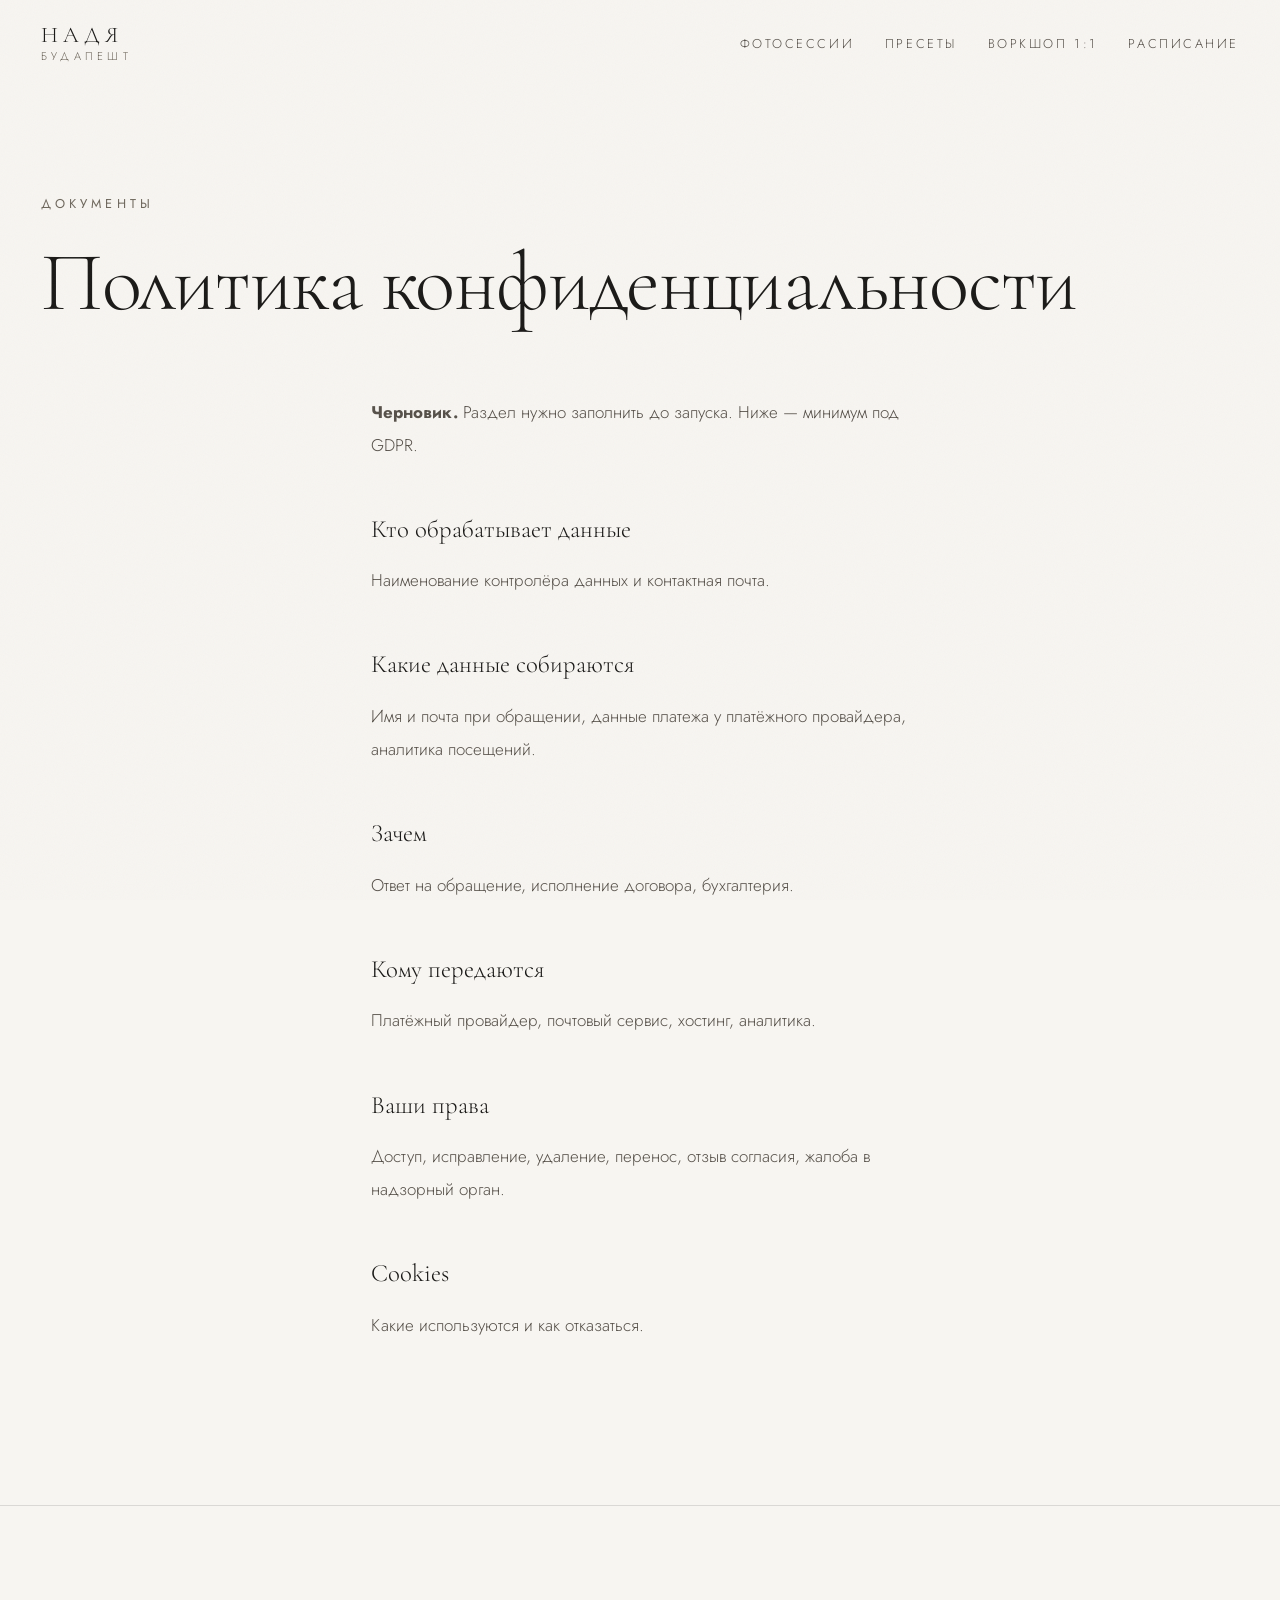
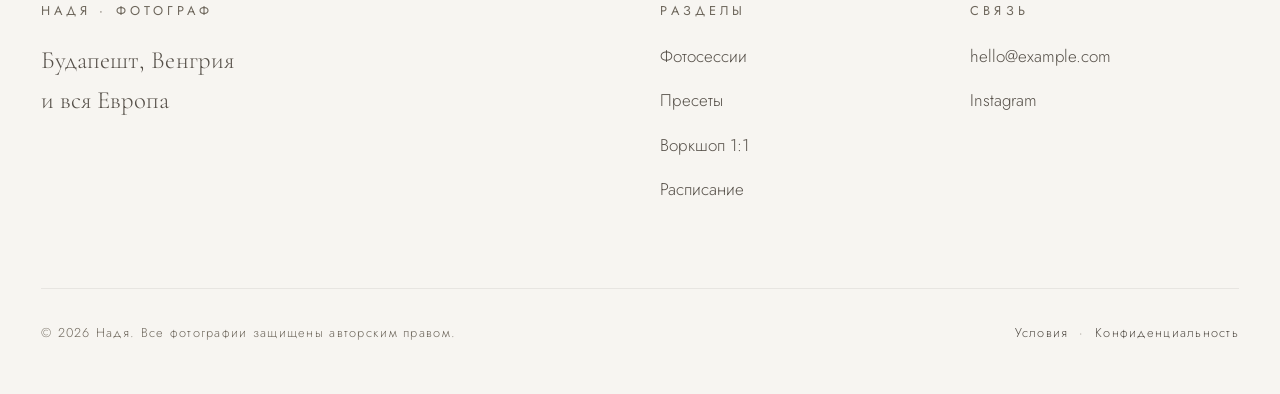
==== policy.html @ 18c5c6d1 "Сайт Нади: 5 страниц, генератор, схема, плейсхолдеры Статика без сборки: build.py собирает 7 страниц" ====
<!doctype html>
<html lang="ru">
<head>
<meta charset="utf-8">
<meta name="viewport" content="width=device-width, initial-scale=1">
<title>Политика конфиденциальности | Надя, фотограф</title>
<meta name="description" content="Как обрабатываются персональные данные посетителей сайта.">
<link rel="canonical" href="https://nadiaphoto.mensreactivation.com/policy.html">
<meta name="robots" content="noindex, follow">

<meta property="og:type" content="website">
<meta property="og:locale" content="ru_RU">
<meta property="og:site_name" content="Надя · Фотограф в Будапеште">
<meta property="og:title" content="Политика конфиденциальности | Надя, фотограф">
<meta property="og:description" content="Как обрабатываются персональные данные посетителей сайта.">
<meta property="og:url" content="https://nadiaphoto.mensreactivation.com/policy.html">
<meta property="og:image" content="https://nadiaphoto.mensreactivation.com/img/og.jpg">
<meta name="twitter:card" content="summary_large_image">

<link rel="preconnect" href="https://fonts.googleapis.com">
<link rel="preconnect" href="https://fonts.gstatic.com" crossorigin>
<link href="https://fonts.googleapis.com/css2?family=Cormorant+Garamond:ital,wght@0,300;0,400;1,300;1,400&family=Jost:wght@300;400&display=swap" rel="stylesheet">
<link rel="icon" href="data:image/svg+xml,%3Csvg xmlns='http://www.w3.org/2000/svg' viewBox='0 0 32 32'%3E%3Crect width='32' height='32' fill='%231A1917'/%3E%3Ctext x='16' y='23' font-family='Georgia,serif' font-size='20' fill='%23F7F5F1' text-anchor='middle'%3E%D0%9D%3C/text%3E%3C/svg%3E">
<link rel="stylesheet" href="/css/style.css">

</head>
<body>
<a class="skip" href="#main">К содержимому</a>

<header class="site-head">
  <a class="brand" href="/">Надя<small>Будапешт</small></a>
  <button class="burger" type="button" aria-expanded="false" aria-controls="nav" aria-label="Меню">
    <span></span><span></span>
  </button>
  <nav class="nav" id="nav" aria-label="Основная навигация">
    <ul><li><a href="/sessions.html">Фотосессии</a></li><li><a href="/presets.html">Пресеты</a></li><li><a href="/workshop.html">Воркшоп 1:1</a></li><li><a href="/schedule.html">Расписание</a></li></ul>
  </nav>
</header>

<main id="main">

  <section class="page-head">
    <div class="wrap">
      <span class="label">Документы</span>
      <h1 class="display">Политика конфиденциальности</h1>
    </div>
  </section>
  <section class="band" style="padding-top:0">
    <div class="wrap prose">
      <p><strong>Черновик.</strong> Раздел нужно заполнить до запуска. Ниже —
        минимум под GDPR.</p>
      <h2>Кто обрабатывает данные</h2>
      <p>Наименование контролёра данных и контактная почта.</p>
      <h2>Какие данные собираются</h2>
      <p>Имя и почта при обращении, данные платежа у платёжного провайдера,
        аналитика посещений.</p>
      <h2>Зачем</h2>
      <p>Ответ на обращение, исполнение договора, бухгалтерия.</p>
      <h2>Кому передаются</h2>
      <p>Платёжный провайдер, почтовый сервис, хостинг, аналитика.</p>
      <h2>Ваши права</h2>
      <p>Доступ, исправление, удаление, перенос, отзыв согласия, жалоба в
        надзорный орган.</p>
      <h2>Cookies</h2>
      <p>Какие используются и как отказаться.</p>
    </div>
  </section>

</main>

<footer class="site-foot">
  <div class="wrap">
    <div class="foot-grid">
      <div>
        <p class="label">Надя · Фотограф</p>
        <p class="lede" style="font-size:var(--step-1);max-width:22ch">Будапешт, Венгрия<br>и вся Европа</p>
      </div>
      <div>
        <p class="label">Разделы</p>
        <ul><li><a href="/sessions.html">Фотосессии</a></li><li><a href="/presets.html">Пресеты</a></li><li><a href="/workshop.html">Воркшоп 1:1</a></li><li><a href="/schedule.html">Расписание</a></li></ul>
      </div>
      <div>
        <p class="label">Связь</p>
        <ul>
          <li><a href="mailto:hello@example.com">hello@example.com</a></li>
          <li><a href="https://instagram.com/" rel="me noopener" target="_blank">Instagram</a></li>
        </ul>
      </div>
    </div>
    <div class="foot-bottom">
      <span>© 2026 Надя. Все фотографии защищены авторским правом.</span>
      <span><a href="/terms.html">Условия</a> &nbsp;·&nbsp; <a href="/policy.html">Конфиденциальность</a></span>
    </div>
  </div>
</footer>

<script src="/js/main.js" defer></script>
</body>
</html>
---- css/style.css ----
/* ==========================================================================
   Nadia Photo — Budapest
   Editorial gallery. Photo-first, ink on warm paper.
   ========================================================================== */

/* --- tokens ------------------------------------------------------------- */
:root {
  --paper:        #F7F5F1;
  --paper-deep:   #ECE7DE;
  --paper-warm:   #E3DCD0;
  --ink:          #1A1917;
  --ink-soft:     #565049;
  --ink-faint:    #6E675C;
  --clay:         #9C7256;
  --line:         rgba(26, 25, 23, .13);
  --line-soft:    rgba(26, 25, 23, .07);

  --display: "Cormorant Garamond", "Times New Roman", serif;
  --ui:      "Jost", "Helvetica Neue", Arial, sans-serif;

  /* fluid scale */
  --step--1: clamp(.72rem,  .68rem + .18vw, .8rem);
  --step-0:  clamp(.94rem,  .90rem + .22vw, 1.06rem);
  --step-1:  clamp(1.2rem,  1.08rem + .6vw,  1.55rem);
  --step-2:  clamp(1.9rem,  1.5rem  + 2vw,   3.1rem);
  --step-3:  clamp(2.6rem,  1.7rem  + 4.4vw, 6rem);
  --step-4:  clamp(3.2rem,  1.4rem  + 8vw,   9.5rem);

  --gut:   clamp(1.25rem, .8rem + 2.2vw, 3.5rem);
  --band:  clamp(5rem, 3rem + 9vw, 12rem);
  --measure: 62ch;

  --ease: cubic-bezier(.22, .61, .36, 1);
}

/* --- reset -------------------------------------------------------------- */
*, *::before, *::after { box-sizing: border-box; }
html { -webkit-text-size-adjust: 100%; scroll-behavior: smooth; }
@media (prefers-reduced-motion: reduce) { html { scroll-behavior: auto; } }

body {
  margin: 0;
  background: var(--paper);
  color: var(--ink);
  font-family: var(--ui);
  font-weight: 300;
  font-size: var(--step-0);
  line-height: 1.95;
  -webkit-font-smoothing: antialiased;
  -moz-osx-font-smoothing: grayscale;
  overflow-x: hidden;
}

img { display: block; max-width: 100%; height: auto; }
a { color: inherit; text-decoration: none; }
figure { margin: 0; }
h1, h2, h3 { margin: 0; font-weight: 300; }
/* длинные русские слова («конфиденциальности») рвали вьюпорт на 375px */
h1, h2, h3, p, li, blockquote { overflow-wrap: break-word; }
h1, h2 { hyphens: auto; }
p { margin: 0 0 1.4em; }
p:last-child { margin-bottom: 0; }

::selection { background: var(--ink); color: var(--paper); }

/* film grain over everything — the one texture that earns its keep */
body::after {
  content: "";
  position: fixed; inset: 0;
  pointer-events: none;
  z-index: 9999;
  opacity: .035;
  background-image: url("data:image/svg+xml,%3Csvg xmlns='http://www.w3.org/2000/svg' width='200' height='200'%3E%3Cfilter id='n'%3E%3CfeTurbulence type='fractalNoise' baseFrequency='.9' numOctaves='3'/%3E%3C/filter%3E%3Crect width='200' height='200' filter='url(%23n)'/%3E%3C/svg%3E");
}

/* --- typography primitives ---------------------------------------------- */
.display {
  font-family: var(--display);
  font-weight: 300;
  line-height: 1.02;
  letter-spacing: -.015em;
}

.label {
  font-family: var(--ui);
  font-weight: 400;
  font-size: var(--step--1);
  letter-spacing: .32em;
  text-transform: uppercase;
  color: var(--ink-faint);
  line-height: 1;
}

.lede {
  font-family: var(--display);
  font-size: var(--step-1);
  line-height: 1.62;
  letter-spacing: .002em;
  color: var(--ink-soft);
}

.rule {
  width: 100%;
  height: 1px;
  background: var(--line);
  border: 0;
  margin: 0;
}

/* --- layout ------------------------------------------------------------- */
.wrap  { width: 100%; max-width: 1440px; margin-inline: auto; padding-inline: var(--gut); }
.narrow{ max-width: 46rem; margin-inline: auto; }
.band  { padding-block: var(--band); }

/* --- header ------------------------------------------------------------- */
.site-head {
  position: fixed; inset: 0 0 auto 0;
  z-index: 100;
  display: flex; align-items: center; justify-content: space-between;
  gap: 2rem;
  padding: 1.5rem var(--gut);
  transition: background .5s var(--ease), padding .5s var(--ease),
              box-shadow .5s var(--ease);
}
.site-head.is-stuck {
  background: rgba(247, 245, 241, .92);
  backdrop-filter: blur(14px) saturate(1.1);
  -webkit-backdrop-filter: blur(14px) saturate(1.1);
  padding-block: .9rem;
  box-shadow: 0 1px 0 var(--line-soft);
}

.brand {
  font-family: var(--display);
  font-size: clamp(1.15rem, 1rem + .5vw, 1.5rem);
  letter-spacing: .22em;
  text-transform: uppercase;
  line-height: 1;
  white-space: nowrap;
}
.brand small {
  display: block;
  font-family: var(--ui);
  font-size: .5em;
  letter-spacing: .38em;
  color: var(--ink-faint);
  margin-top: .45em;
}

.nav ul {
  display: flex; gap: clamp(1.4rem, 2.4vw, 3rem);
  list-style: none; margin: 0; padding: 0;
}
.nav a {
  font-size: var(--step--1);
  letter-spacing: .2em;
  text-transform: uppercase;
  color: var(--ink-soft);
  position: relative;
  padding-block: .4rem;
  transition: color .35s var(--ease);
}
.nav a::after {
  content: ""; position: absolute; left: 0; bottom: 0;
  width: 100%; height: 1px;
  background: currentColor;
  transform: scaleX(0); transform-origin: right;
  transition: transform .45s var(--ease);
}
.nav a:hover { color: var(--ink); }
.nav a:hover::after,
.nav a[aria-current="page"]::after { transform: scaleX(1); transform-origin: left; }
.nav a[aria-current="page"] { color: var(--ink); }

/* burger */
.burger {
  display: none;
  width: 2.4rem; height: 2.4rem;
  background: none; border: 0; padding: 0; cursor: pointer;
  position: relative; z-index: 110;
}
.burger span {
  position: absolute; left: .25rem; right: .25rem; height: 1px;
  background: var(--ink);
  transition: transform .45s var(--ease), opacity .3s var(--ease);
}
.burger span:nth-child(1) { top: .8rem; }
.burger span:nth-child(2) { top: 1.5rem; }
.burger[aria-expanded="true"] span:nth-child(1) { transform: translateY(.35rem) rotate(45deg); }
.burger[aria-expanded="true"] span:nth-child(2) { transform: translateY(-.35rem) rotate(-45deg); }

@media (max-width: 860px) {
  .burger { display: block; }
  .nav {
    position: fixed; inset: 0;
    background: var(--paper);
    display: grid; place-content: center;
    opacity: 0; visibility: hidden;
    transition: opacity .5s var(--ease), visibility .5s;
  }
  .nav.is-open { opacity: 1; visibility: visible; }
  .nav ul { flex-direction: column; gap: 2.2rem; text-align: center; }
  .nav a { font-size: 1rem; letter-spacing: .26em; }
}

/* --- hero --------------------------------------------------------------- */
.hero {
  position: relative;
  min-height: 100svh;
  display: grid;
  place-items: center;
  overflow: hidden;
  background: var(--paper-warm);
}
.hero__media { position: absolute; inset: 0; }
.hero__media img {
  width: 100%; height: 100%;
  object-fit: cover;
  filter: saturate(.86) contrast(1.02);
  animation: slowzoom 22s var(--ease) forwards;
}
.hero__media::after {
  content: ""; position: absolute; inset: 0;
  background:
    linear-gradient(180deg, rgba(20,18,16,.34) 0%, rgba(20,18,16,.05) 35%,
                    rgba(20,18,16,.12) 65%, rgba(20,18,16,.5) 100%);
}
@keyframes slowzoom { from { transform: scale(1.08); } to { transform: scale(1); } }
@media (prefers-reduced-motion: reduce) { .hero__media img { animation: none; } }

.hero__inner {
  position: relative; z-index: 2;
  text-align: center;
  color: #FBF9F6;
  padding: 8rem var(--gut) 6rem;
}
.hero__name {
  font-size: var(--step-4);
  letter-spacing: .04em;
  text-transform: uppercase;
  text-shadow: 0 2px 40px rgba(0,0,0,.28);
}
.hero__name em {
  display: block;
  font-style: italic;
  letter-spacing: -.01em;
  text-transform: none;
  font-size: .62em;
  opacity: .93;
}
.hero__sub {
  margin-top: 2.4rem;
  font-size: var(--step--1);
  letter-spacing: .42em;
  text-transform: uppercase;
  color: rgba(251,249,246,.82);
}

.scroll-cue {
  position: absolute; bottom: 2.6rem; left: 50%;
  transform: translateX(-50%);
  z-index: 2;
  width: 1px; height: 4.5rem;
  background: linear-gradient(180deg, rgba(251,249,246,0), rgba(251,249,246,.75));
  overflow: hidden;
}
.scroll-cue::after {
  content: ""; position: absolute; inset: 0;
  background: var(--paper);
  animation: cue 2.8s var(--ease) infinite;
}
@keyframes cue {
  0%   { transform: translateY(-100%); }
  60%,
  100% { transform: translateY(100%); }
}

/* page hero (inner pages) */
.page-head { padding: clamp(9rem, 6rem + 8vw, 14rem) 0 clamp(3rem, 2rem + 3vw, 5rem); }
.page-head .label { display: block; margin-bottom: 1.8rem; }
.page-head h1 { font-size: var(--step-3); }
.page-head h1 em { font-style: italic; }
.page-head .lede { margin-top: 2rem; max-width: 44ch; }

/* --- manifesto ---------------------------------------------------------- */
.manifesto { text-align: center; }
.manifesto p {
  font-family: var(--display);
  font-size: var(--step-2);
  line-height: 1.32;
  letter-spacing: -.005em;
  color: var(--ink);
  margin-bottom: 1.1em;
}
.manifesto p em { font-style: italic; color: var(--clay); }
.manifesto .after {
  font-family: var(--ui);
  font-size: var(--step-0);
  line-height: 2.1;
  color: var(--ink-soft);
  max-width: 40rem;
  margin: 3.5rem auto 0;
}

/* --- editorial photo grid ----------------------------------------------- */
.plate { position: relative; overflow: hidden; background: var(--paper-deep); }
.plate img {
  width: 100%; height: 100%;
  object-fit: cover;
  transition: transform 1.4s var(--ease), filter 1.4s var(--ease);
}
.plate--r34  { aspect-ratio: 3 / 4; }
.plate--r23  { aspect-ratio: 2 / 3; }
.plate--r43  { aspect-ratio: 4 / 3; }
.plate--r32  { aspect-ratio: 3 / 2; }
.plate--r169 { aspect-ratio: 16 / 9; }
a.plate:hover img, .plate.is-hover img { transform: scale(1.035); }

.plate figcaption {
  margin-top: 1rem;
  font-size: var(--step--1);
  letter-spacing: .22em;
  text-transform: uppercase;
  color: var(--ink-faint);
}

/* asymmetric editorial rows */
.duo {
  display: grid;
  grid-template-columns: repeat(12, 1fr);
  gap: var(--gut);
  align-items: end;
}
.duo > *:nth-child(1) { grid-column: 1 / span 7; }
.duo > *:nth-child(2) { grid-column: 9 / span 4; }
.duo--flip > *:nth-child(1) { grid-column: 2 / span 4; }
.duo--flip > *:nth-child(2) { grid-column: 7 / span 6; }

.trio {
  display: grid;
  grid-template-columns: repeat(12, 1fr);
  gap: var(--gut);
  align-items: start;
}
.trio > *:nth-child(1) { grid-column: 1 / span 4; margin-top: clamp(2rem, 6vw, 7rem); }
.trio > *:nth-child(2) { grid-column: 5 / span 5; }
.trio > *:nth-child(3) { grid-column: 10 / span 3; margin-top: clamp(4rem, 10vw, 11rem); }

.solo { width: 100%; }
.bleed { width: 100vw; margin-left: calc(50% - 50vw); }

@media (max-width: 760px) {
  .duo, .duo--flip, .trio { grid-template-columns: 1fr; }
  .duo > *, .duo--flip > *, .trio > * {
    grid-column: 1 / -1 !important;
    margin-top: 0 !important;
  }
  .trio > *:nth-child(3) { display: none; }
}

/* --- pull quote --------------------------------------------------------- */
.quote {
  text-align: center;
  max-width: 34ch;
  margin-inline: auto;
}
.quote blockquote {
  margin: 0;
  font-family: var(--display);
  font-style: italic;
  font-size: var(--step-2);
  line-height: 1.34;
  color: var(--ink);
}
.quote cite {
  display: block;
  margin-top: 2rem;
  font-family: var(--ui);
  font-style: normal;
  font-size: var(--step--1);
  letter-spacing: .3em;
  text-transform: uppercase;
  color: var(--ink-faint);
}

/* --- prose (inner pages) ------------------------------------------------ */
.prose { max-width: var(--measure); }
.prose p { color: var(--ink-soft); }
.prose h2 {
  font-family: var(--display);
  font-size: var(--step-1);
  line-height: 1.3;
  margin: 3.2rem 0 1.2rem;
  color: var(--ink);
}
.prose ul { list-style: none; margin: 0 0 1.6em; padding: 0; }
.prose li {
  position: relative;
  padding-left: 1.8rem;
  color: var(--ink-soft);
  margin-bottom: .5em;
}
.prose li::before {
  content: ""; position: absolute; left: 0; top: .95em;
  width: .7rem; height: 1px; background: var(--clay);
}

/* two-column split for inner pages */
.split {
  display: grid;
  grid-template-columns: repeat(12, 1fr);
  gap: var(--gut);
}
.split__media { grid-column: 1 / span 5; }
.split__body  { grid-column: 7 / span 6; }
.split--flip .split__media { grid-column: 8 / span 5; grid-row: 1; }
.split--flip .split__body  { grid-column: 1 / span 6; grid-row: 1; }
@media (max-width: 900px) {
  .split { grid-template-columns: 1fr; }
  .split__media, .split__body { grid-column: 1 / -1 !important; grid-row: auto !important; }
}

/* --- price / offer cards ------------------------------------------------ */
.offers { display: grid; gap: 0; border-top: 1px solid var(--line); }
.offer {
  display: grid;
  grid-template-columns: minmax(0, 4fr) minmax(0, 6fr) minmax(0, 2fr);
  gap: var(--gut);
  align-items: baseline;
  padding: clamp(2rem, 1rem + 3vw, 3.4rem) 0;
  border-bottom: 1px solid var(--line);
  transition: background .5s var(--ease), padding-inline .5s var(--ease);
}
.offer:hover { background: rgba(236, 231, 222, .5); }
.offer__name {
  font-family: var(--display);
  font-size: var(--step-1);
  line-height: 1.25;
}
.offer__name span {
  display: block;
  font-family: var(--ui);
  font-size: var(--step--1);
  letter-spacing: .28em;
  text-transform: uppercase;
  color: var(--clay);
  margin-bottom: .9rem;
}
.offer__desc { color: var(--ink-soft); font-size: var(--step-0); }
.offer__price {
  font-family: var(--display);
  font-size: var(--step-1);
  text-align: right;
  white-space: nowrap;
}
@media (max-width: 820px) {
  .offer { grid-template-columns: 1fr; gap: 1rem; }
  .offer__price { text-align: left; }
}

/* --- schedule ----------------------------------------------------------- */
.dates { border-top: 1px solid var(--line); }
.date-row {
  display: grid;
  grid-template-columns: minmax(0, 3fr) minmax(0, 5fr) minmax(0, 3fr) auto;
  gap: var(--gut);
  align-items: center;
  padding: clamp(1.6rem, 1rem + 2vw, 2.6rem) 0;
  border-bottom: 1px solid var(--line);
  transition: background .45s var(--ease);
}
.date-row:hover { background: rgba(236, 231, 222, .55); }
.date-row__when {
  font-family: var(--display);
  font-size: var(--step-1);
}
.date-row__when span {
  display: block;
  font-family: var(--ui);
  font-size: var(--step--1);
  letter-spacing: .28em;
  text-transform: uppercase;
  color: var(--ink-faint);
  margin-top: .5rem;
}
.date-row__where { font-size: var(--step-0); color: var(--ink); }
.date-row__meta  { font-size: var(--step--1); letter-spacing: .16em;
                   text-transform: uppercase; color: var(--ink-faint); }
.date-row.is-full { opacity: .48; }
.date-row.is-full .btn { pointer-events: none; }
@media (max-width: 900px) {
  .date-row { grid-template-columns: 1fr; gap: .8rem; align-items: start; }
}

/* --- buttons ------------------------------------------------------------ */
.btn {
  display: inline-block;
  font-size: var(--step--1);
  letter-spacing: .26em;
  text-transform: uppercase;
  color: var(--ink);
  padding: 1.05rem 2.2rem;
  border: 1px solid var(--ink);
  background: none;
  cursor: pointer;
  position: relative;
  overflow: hidden;
  transition: color .5s var(--ease);
  white-space: nowrap;
}
.btn::before {
  content: ""; position: absolute; inset: 0;
  background: var(--ink);
  transform: scaleY(0); transform-origin: bottom;
  transition: transform .5s var(--ease);
  z-index: -1;
}
.btn span { position: relative; z-index: 1; }
.btn:hover { color: var(--paper); }
.btn:hover::before { transform: scaleY(1); transform-origin: top; }
.btn { isolation: isolate; }

.btn--ghost { border-color: var(--line); color: var(--ink-soft); }
.btn--ghost:hover { border-color: var(--ink); }

.link-arrow {
  font-size: var(--step--1);
  letter-spacing: .26em;
  text-transform: uppercase;
  color: var(--ink);
  border-bottom: 1px solid var(--line);
  padding-bottom: .5rem;
  transition: border-color .4s var(--ease), letter-spacing .4s var(--ease);
}
.link-arrow:hover { border-color: var(--ink); letter-spacing: .3em; }

/* --- CTA band ----------------------------------------------------------- */
.cta {
  background: var(--paper-deep);
  text-align: center;
}
.cta h2 {
  font-family: var(--display);
  font-size: var(--step-2);
  line-height: 1.24;
  max-width: 20ch;
  margin-inline: auto;
}
.cta p { margin: 1.8rem auto 3rem; max-width: 42ch; color: var(--ink-soft); }

/* --- footer ------------------------------------------------------------- */
.site-foot {
  padding: clamp(4rem, 3rem + 4vw, 7rem) 0 3rem;
  border-top: 1px solid var(--line);
}
.foot-grid {
  display: grid;
  grid-template-columns: repeat(12, 1fr);
  gap: var(--gut) var(--gut);
  align-items: start;
}
.foot-grid > *:nth-child(1) { grid-column: 1 / span 5; }
.foot-grid > *:nth-child(2) { grid-column: 7 / span 3; }
.foot-grid > *:nth-child(3) { grid-column: 10 / span 3; }
.site-foot .label { display: block; margin-bottom: 1.4rem; }
.site-foot ul { list-style: none; margin: 0; padding: 0; }
.site-foot li { margin-bottom: .7rem; }
.site-foot a { color: var(--ink-soft); transition: color .35s var(--ease); }
.site-foot a:hover { color: var(--ink); }
.foot-bottom {
  display: flex; flex-wrap: wrap; gap: 1rem 2rem;
  justify-content: space-between;
  margin-top: clamp(3rem, 2rem + 3vw, 5rem);
  padding-top: 2rem;
  border-top: 1px solid var(--line-soft);
  font-size: var(--step--1);
  letter-spacing: .1em;
  color: var(--ink-faint);
}
@media (max-width: 760px) {
  .foot-grid { grid-template-columns: 1fr; }
  .foot-grid > * { grid-column: 1 / -1 !important; }
}

/* --- reveal on scroll ---------------------------------------------------- */
.rv {
  opacity: 0;
  transform: translateY(2.2rem);
  transition: opacity 1.1s var(--ease), transform 1.1s var(--ease);
  transition-delay: var(--d, 0ms);
}
.rv.is-in { opacity: 1; transform: none; }
@media (prefers-reduced-motion: reduce) {
  .rv { opacity: 1; transform: none; transition: none; }
}

/* --- placeholder (until real photos land) -------------------------------- */
.ph {
  background:
    repeating-linear-gradient(-45deg, rgba(26,25,23,.04) 0 2px, transparent 2px 10px),
    linear-gradient(158deg, #DBD3C5 0%, #CCC1B0 52%, #B5A897 100%);
  box-shadow: inset 0 0 0 1px rgba(26,25,23,.12);
  position: relative;
}
.ph::after {
  content: attr(data-ph);
  position: absolute; inset: 0;
  display: grid; place-content: center;
  font-size: var(--step--1);
  letter-spacing: .34em;
  text-transform: uppercase;
  color: rgba(26,25,23,.45);
}

/* --- a11y --------------------------------------------------------------- */
:focus-visible { outline: 2px solid var(--clay); outline-offset: 3px; }
.skip {
  position: absolute; left: -9999px;
  background: var(--ink); color: var(--paper);
  padding: 1rem 1.5rem; z-index: 999;
}
.skip:focus { left: 1rem; top: 1rem; }

/* --- placeholder overrides on the hero ---------------------------------- */
/* Тёмная подложка, чтобы белый заголовок читался, пока нет фото. */
.hero .ph {
  background:
    radial-gradient(120% 100% at 70% 18%, rgba(214,196,172,.42) 0%, rgba(214,196,172,0) 60%),
    linear-gradient(168deg, #6E645A 0%, #4A423B 42%, #2A2523 100%);
}
.hero .ph::after { content: none; }

/* --- header over a full-bleed hero --------------------------------------- */
.site-head--over:not(.is-stuck) .brand,
.site-head--over:not(.is-stuck) .nav:not(.is-open) a { color: #FBF9F6; }
.site-head--over:not(.is-stuck) .brand small { color: rgba(251,249,246,.72); }
.site-head--over:not(.is-stuck) .burger span { background: #FBF9F6; }
.site-head--over:not(.is-stuck) .nav:not(.is-open) a:hover { color: #fff; }
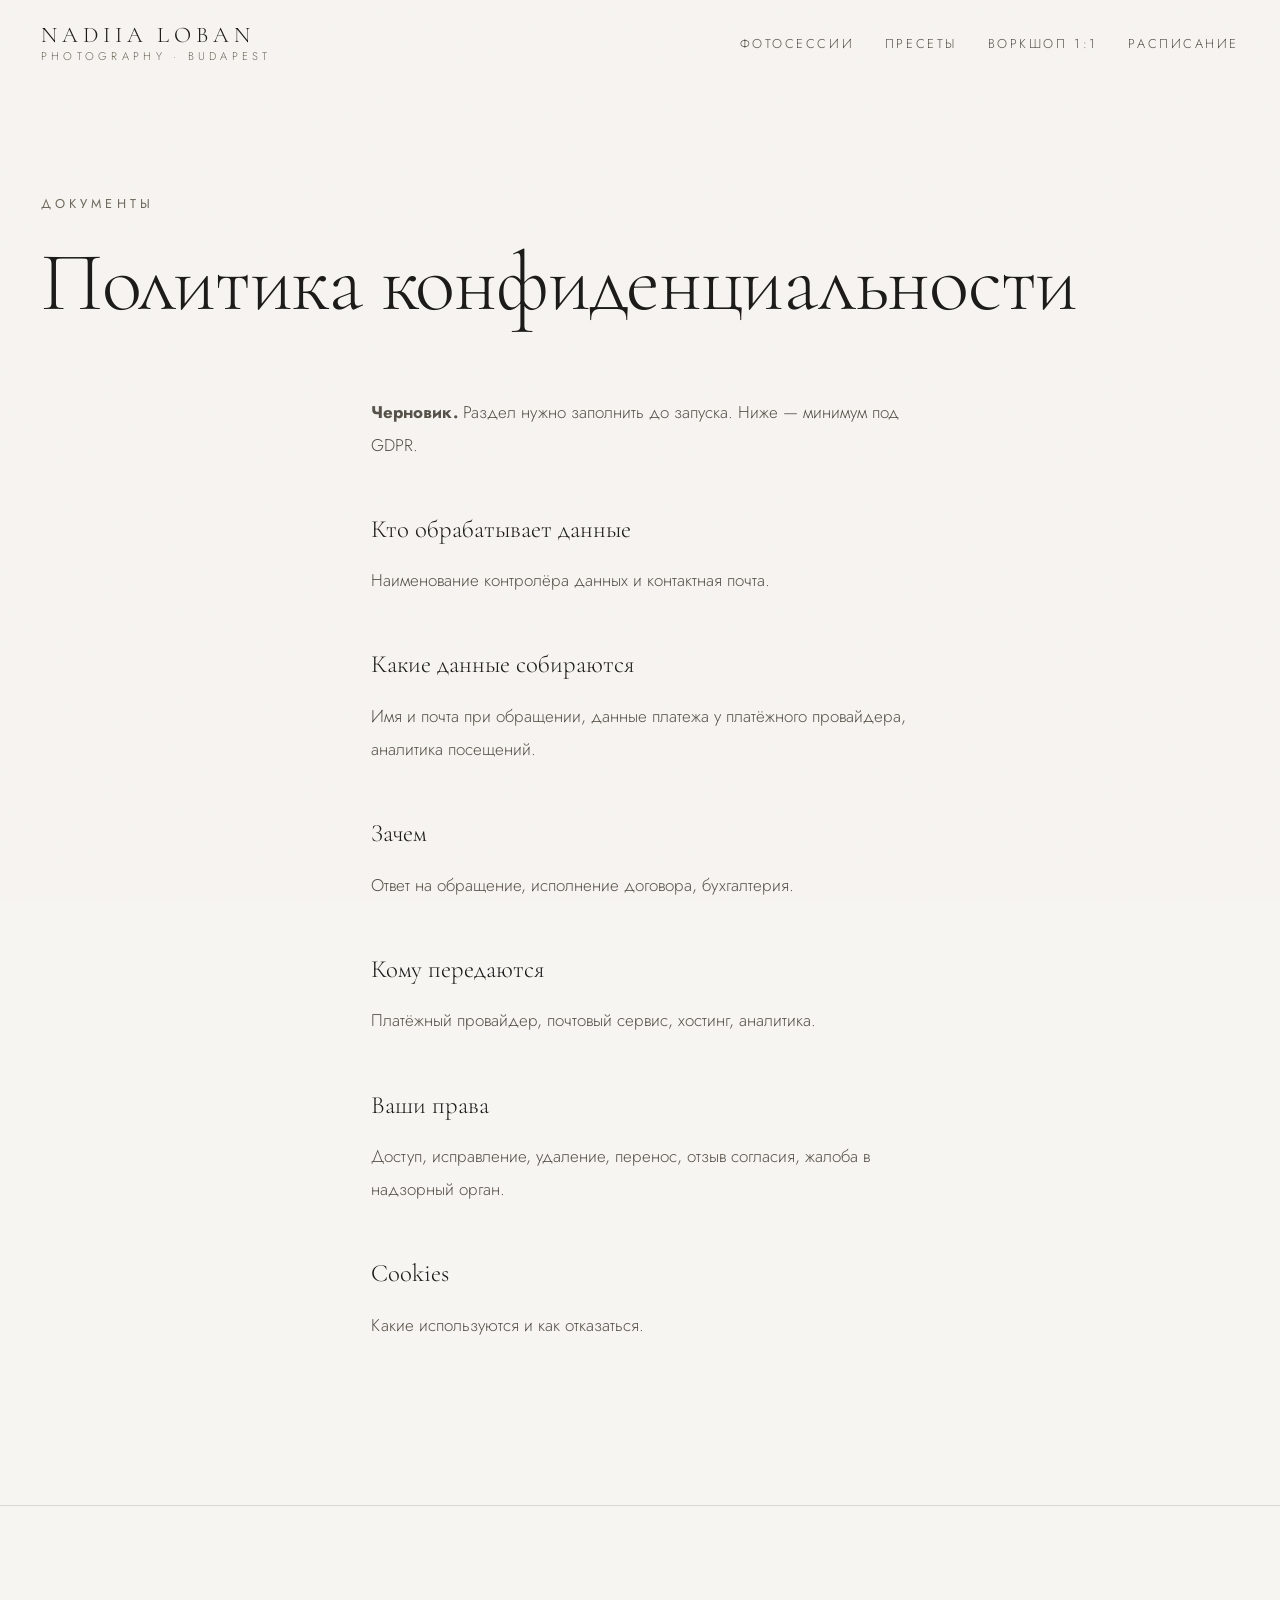
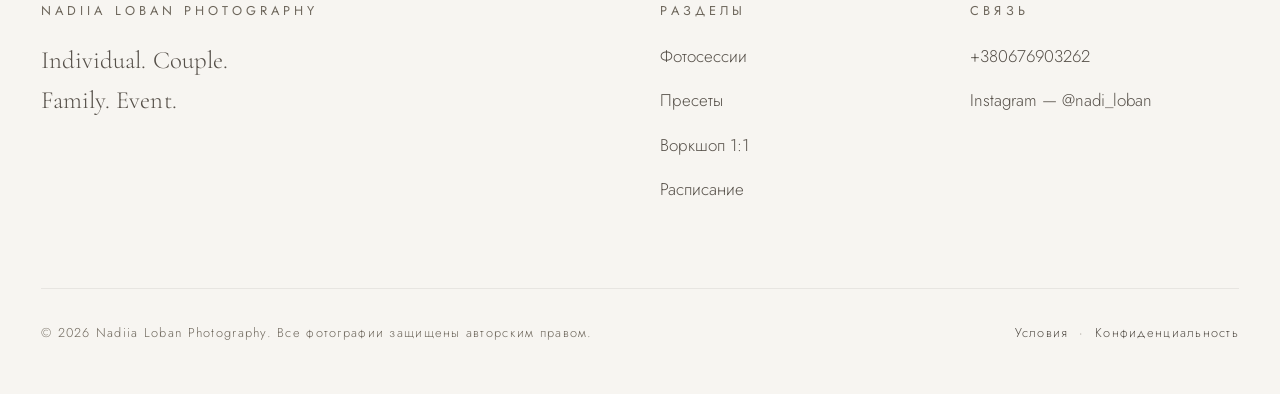
==== commit fdf9f7e2: "Данные Нади: имя, телефон, инстаграм, её тексты и первое фото Верх главной перестроен по её структур" ====
--- a/policy.html
+++ b/policy.html
@@ -3,37 +3,37 @@
 <head>
 <meta charset="utf-8">
 <meta name="viewport" content="width=device-width, initial-scale=1">
-<title>Политика конфиденциальности | Надя, фотограф</title>
+<title>Политика конфиденциальности | Nadiia Loban</title>
 <meta name="description" content="Как обрабатываются персональные данные посетителей сайта.">
-<link rel="canonical" href="https://nadiaphoto.mensreactivation.com/policy.html">
-<meta name="robots" content="noindex, follow">
+<link rel="canonical" href="https://maximer111.github.io/nadia-photo/policy.html">
+<meta name="robots" content="noindex, nofollow">
 
 <meta property="og:type" content="website">
 <meta property="og:locale" content="ru_RU">
-<meta property="og:site_name" content="Надя · Фотограф в Будапеште">
-<meta property="og:title" content="Политика конфиденциальности | Надя, фотограф">
+<meta property="og:site_name" content="Nadiia Loban Photography">
+<meta property="og:title" content="Политика конфиденциальности | Nadiia Loban">
 <meta property="og:description" content="Как обрабатываются персональные данные посетителей сайта.">
-<meta property="og:url" content="https://nadiaphoto.mensreactivation.com/policy.html">
-<meta property="og:image" content="https://nadiaphoto.mensreactivation.com/img/og.jpg">
+<meta property="og:url" content="https://maximer111.github.io/nadia-photo/policy.html">
+<meta property="og:image" content="https://maximer111.github.io/nadia-photo/img/og.jpg">
 <meta name="twitter:card" content="summary_large_image">
 
 <link rel="preconnect" href="https://fonts.googleapis.com">
 <link rel="preconnect" href="https://fonts.gstatic.com" crossorigin>
 <link href="https://fonts.googleapis.com/css2?family=Cormorant+Garamond:ital,wght@0,300;0,400;1,300;1,400&family=Jost:wght@300;400&display=swap" rel="stylesheet">
 <link rel="icon" href="data:image/svg+xml,%3Csvg xmlns='http://www.w3.org/2000/svg' viewBox='0 0 32 32'%3E%3Crect width='32' height='32' fill='%231A1917'/%3E%3Ctext x='16' y='23' font-family='Georgia,serif' font-size='20' fill='%23F7F5F1' text-anchor='middle'%3E%D0%9D%3C/text%3E%3C/svg%3E">
-<link rel="stylesheet" href="/css/style.css">
+<link rel="stylesheet" href="css/style.css">
 
 </head>
 <body>
 <a class="skip" href="#main">К содержимому</a>
 
 <header class="site-head">
-  <a class="brand" href="/">Надя<small>Будапешт</small></a>
+  <a class="brand" href="./">Nadiia Loban<small>Photography · Budapest</small></a>
   <button class="burger" type="button" aria-expanded="false" aria-controls="nav" aria-label="Меню">
     <span></span><span></span>
   </button>
   <nav class="nav" id="nav" aria-label="Основная навигация">
-    <ul><li><a href="/sessions.html">Фотосессии</a></li><li><a href="/presets.html">Пресеты</a></li><li><a href="/workshop.html">Воркшоп 1:1</a></li><li><a href="/schedule.html">Расписание</a></li></ul>
+    <ul><li><a href="sessions.html">Фотосессии</a></li><li><a href="presets.html">Пресеты</a></li><li><a href="workshop.html">Воркшоп 1:1</a></li><li><a href="schedule.html">Расписание</a></li></ul>
   </nav>
 </header>
 
@@ -72,28 +72,28 @@
   <div class="wrap">
     <div class="foot-grid">
       <div>
-        <p class="label">Надя · Фотограф</p>
-        <p class="lede" style="font-size:var(--step-1);max-width:22ch">Будапешт, Венгрия<br>и вся Европа</p>
+        <p class="label">Nadiia Loban Photography</p>
+        <p class="lede" style="font-size:var(--step-1);max-width:24ch">Individual. Couple.<br>Family. Event.</p>
       </div>
       <div>
         <p class="label">Разделы</p>
-        <ul><li><a href="/sessions.html">Фотосессии</a></li><li><a href="/presets.html">Пресеты</a></li><li><a href="/workshop.html">Воркшоп 1:1</a></li><li><a href="/schedule.html">Расписание</a></li></ul>
+        <ul><li><a href="sessions.html">Фотосессии</a></li><li><a href="presets.html">Пресеты</a></li><li><a href="workshop.html">Воркшоп 1:1</a></li><li><a href="schedule.html">Расписание</a></li></ul>
       </div>
       <div>
         <p class="label">Связь</p>
         <ul>
-          <li><a href="mailto:hello@example.com">hello@example.com</a></li>
-          <li><a href="https://instagram.com/" rel="me noopener" target="_blank">Instagram</a></li>
+          <li><a href="tel:+380676903262">+380676903262</a></li>
+          <li><a href="https://www.instagram.com/nadi_loban/" rel="me noopener" target="_blank">Instagram &mdash; @nadi_loban</a></li>
         </ul>
       </div>
     </div>
     <div class="foot-bottom">
-      <span>© 2026 Надя. Все фотографии защищены авторским правом.</span>
-      <span><a href="/terms.html">Условия</a> &nbsp;·&nbsp; <a href="/policy.html">Конфиденциальность</a></span>
+      <span>© 2026 Nadiia Loban Photography. Все фотографии защищены авторским правом.</span>
+      <span><a href="terms.html">Условия</a> &nbsp;·&nbsp; <a href="policy.html">Конфиденциальность</a></span>
     </div>
   </div>
 </footer>
 
-<script src="/js/main.js" defer></script>
+<script src="js/main.js" defer></script>
 </body>
 </html>
--- a/css/style.css
+++ b/css/style.css
@@ -429,7 +429,7 @@
   align-items: baseline;
   padding: clamp(2rem, 1rem + 3vw, 3.4rem) 0;
   border-bottom: 1px solid var(--line);
-  transition: background .5s var(--ease), padding-inline .5s var(--ease);
+  transition: background .5s var(--ease);
 }
 .offer:hover { background: rgba(236, 231, 222, .5); }
 .offer__name {
@@ -636,3 +636,68 @@
 .site-head--over:not(.is-stuck) .brand small { color: rgba(251,249,246,.72); }
 .site-head--over:not(.is-stuck) .burger span { background: #FBF9F6; }
 .site-head--over:not(.is-stuck) .nav:not(.is-open) a:hover { color: #fff; }
+
+/* --- главная: вступление, портрет, контакты ------------------------------ */
+.intro {
+  padding: clamp(9rem, 6.5rem + 8vw, 14rem) 0 clamp(3rem, 2rem + 3vw, 4.5rem);
+  text-align: center;
+}
+.intro__title {
+  font-size: var(--step-3);
+  letter-spacing: -.01em;
+}
+.intro__line {
+  margin-top: 2.2rem;
+  font-family: var(--display);
+  font-style: italic;
+  font-size: var(--step-1);
+  line-height: 1.5;
+  color: var(--ink-soft);
+}
+
+.portrait {
+  max-width: 720px;
+  margin: 0 auto;
+  padding-inline: var(--gut);
+}
+.portrait img {
+  width: 100%;
+  height: auto;
+  filter: contrast(1.02);
+}
+
+.contacts {
+  text-align: center;
+  padding: clamp(3rem, 2rem + 4vw, 5.5rem) 0 clamp(5rem, 3rem + 6vw, 9rem);
+}
+.contacts__name {
+  font-size: var(--step-2);
+  line-height: 1.2;
+  margin-bottom: 1.8rem;
+}
+.contacts__lines {
+  display: flex;
+  flex-wrap: wrap;
+  justify-content: center;
+  gap: .8rem 2.5rem;
+  margin-bottom: 1.8rem;
+}
+.contacts__lines a {
+  font-size: var(--step-0);
+  letter-spacing: .16em;
+  color: var(--ink);
+  border-bottom: 1px solid var(--line);
+  padding-bottom: .35rem;
+  transition: border-color .4s var(--ease);
+}
+.contacts__lines a:hover { border-color: var(--ink); }
+.contacts__services { display: block; }
+.contacts__tagline {
+  font-style: italic;
+  font-size: var(--step-1);
+  line-height: 1.55;
+  color: var(--ink);
+  max-width: 36ch;
+  margin-inline: auto;
+  text-wrap: balance;
+}
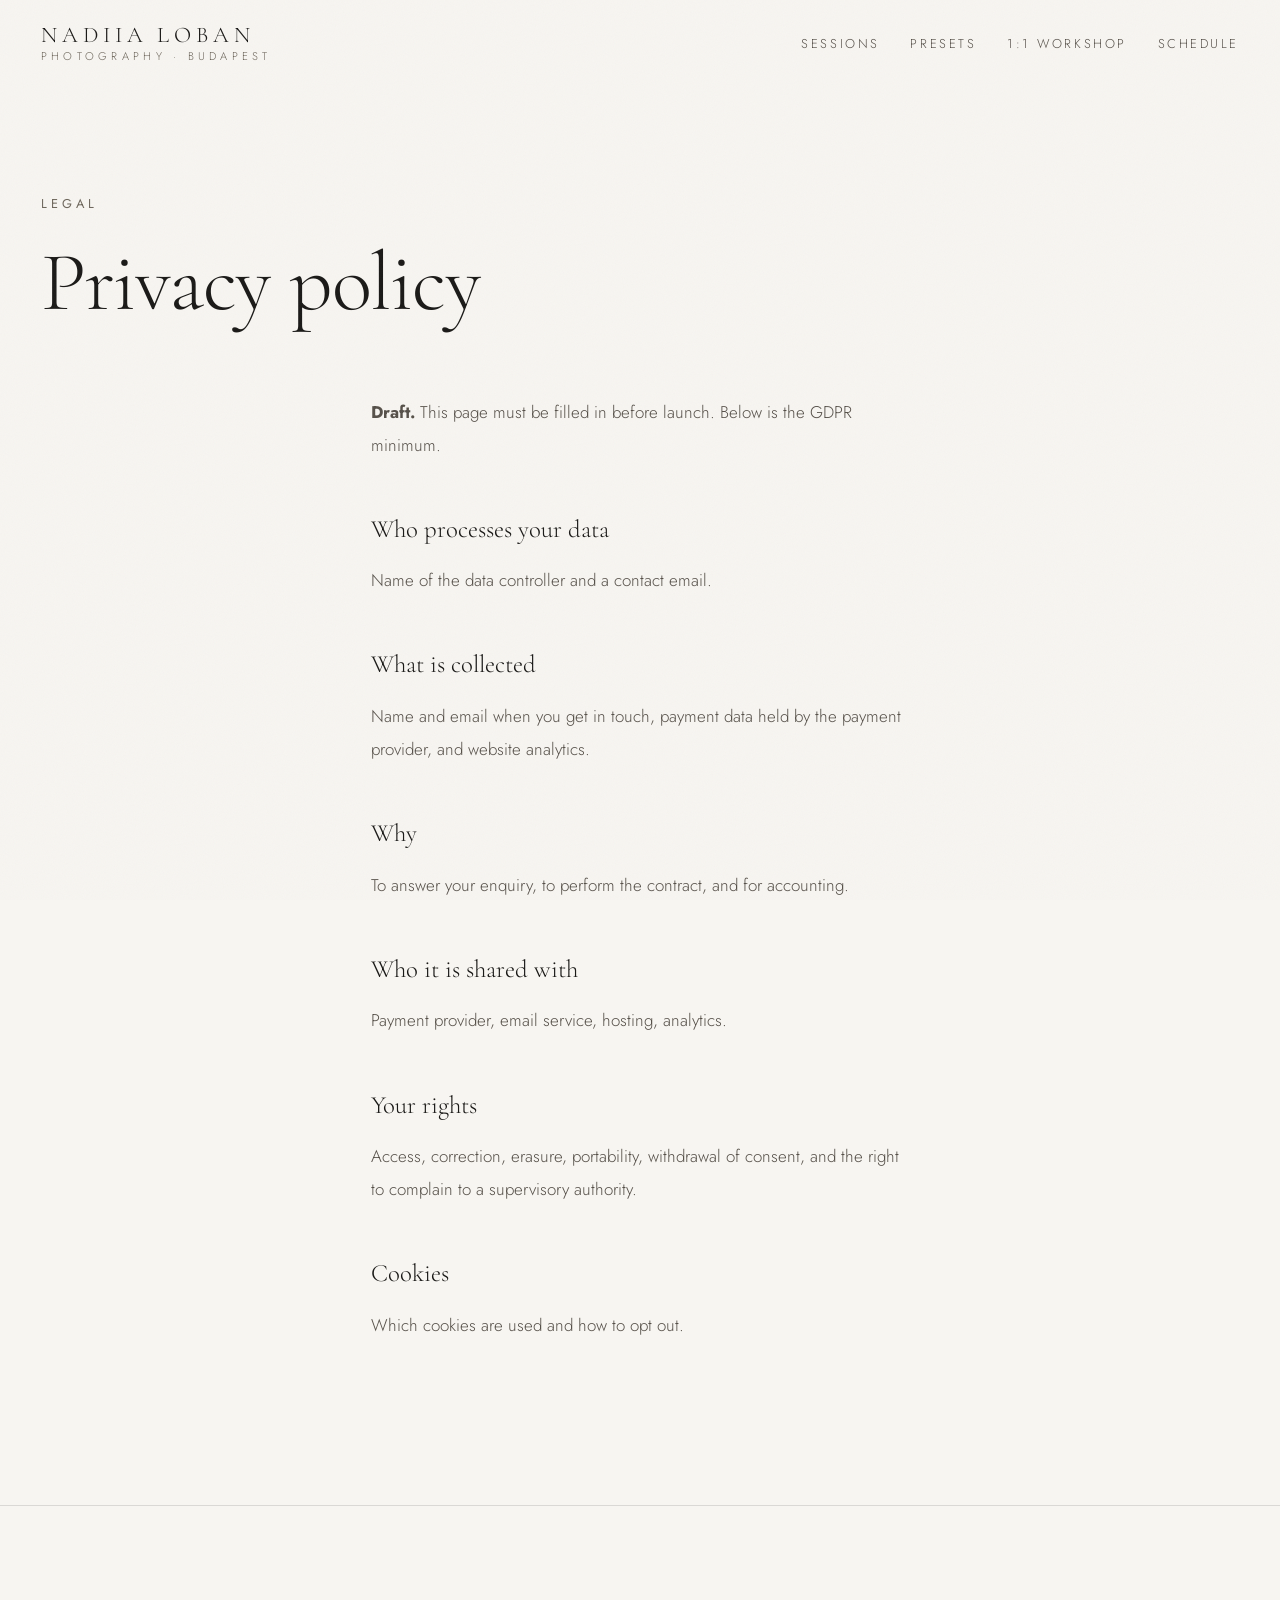
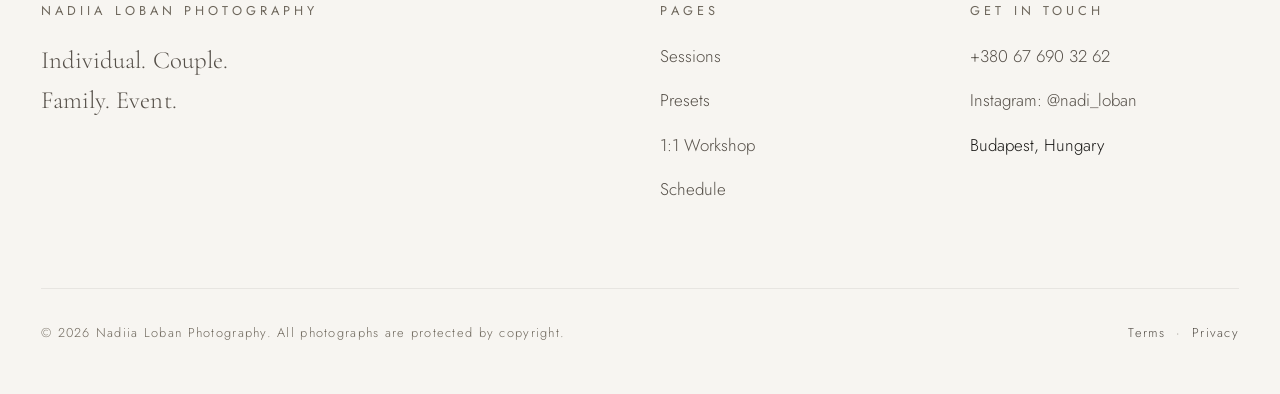
==== commit 917718a0: "Весь сайт переведён на английский; Instagram в контактах подписан Ник @nadi_loban стоял без пояснени" ====
--- a/policy.html
+++ b/policy.html
@@ -1,18 +1,18 @@
 <!doctype html>
-<html lang="ru">
+<html lang="en">
 <head>
 <meta charset="utf-8">
 <meta name="viewport" content="width=device-width, initial-scale=1">
-<title>Политика конфиденциальности | Nadiia Loban</title>
-<meta name="description" content="Как обрабатываются персональные данные посетителей сайта.">
+<title>Privacy Policy | Nadiia Loban Photography</title>
+<meta name="description" content="How personal data of website visitors is processed.">
 <link rel="canonical" href="https://maximer111.github.io/nadia-photo/policy.html">
 <meta name="robots" content="noindex, nofollow">
 
 <meta property="og:type" content="website">
-<meta property="og:locale" content="ru_RU">
+<meta property="og:locale" content="en_US">
 <meta property="og:site_name" content="Nadiia Loban Photography">
-<meta property="og:title" content="Политика конфиденциальности | Nadiia Loban">
-<meta property="og:description" content="Как обрабатываются персональные данные посетителей сайта.">
+<meta property="og:title" content="Privacy Policy | Nadiia Loban Photography">
+<meta property="og:description" content="How personal data of website visitors is processed.">
 <meta property="og:url" content="https://maximer111.github.io/nadia-photo/policy.html">
 <meta property="og:image" content="https://maximer111.github.io/nadia-photo/img/og.jpg">
 <meta name="twitter:card" content="summary_large_image">
@@ -20,20 +20,20 @@
 <link rel="preconnect" href="https://fonts.googleapis.com">
 <link rel="preconnect" href="https://fonts.gstatic.com" crossorigin>
 <link href="https://fonts.googleapis.com/css2?family=Cormorant+Garamond:ital,wght@0,300;0,400;1,300;1,400&family=Jost:wght@300;400&display=swap" rel="stylesheet">
-<link rel="icon" href="data:image/svg+xml,%3Csvg xmlns='http://www.w3.org/2000/svg' viewBox='0 0 32 32'%3E%3Crect width='32' height='32' fill='%231A1917'/%3E%3Ctext x='16' y='23' font-family='Georgia,serif' font-size='20' fill='%23F7F5F1' text-anchor='middle'%3E%D0%9D%3C/text%3E%3C/svg%3E">
+<link rel="icon" href="data:image/svg+xml,%3Csvg xmlns='http://www.w3.org/2000/svg' viewBox='0 0 32 32'%3E%3Crect width='32' height='32' fill='%231A1917'/%3E%3Ctext x='16' y='23' font-family='Georgia,serif' font-size='20' fill='%23F7F5F1' text-anchor='middle'%3EN%3C/text%3E%3C/svg%3E">
 <link rel="stylesheet" href="css/style.css">
 
 </head>
 <body>
-<a class="skip" href="#main">К содержимому</a>
+<a class="skip" href="#main">Skip to content</a>
 
 <header class="site-head">
-  <a class="brand" href="./">Nadiia Loban<small>Photography · Budapest</small></a>
-  <button class="burger" type="button" aria-expanded="false" aria-controls="nav" aria-label="Меню">
+  <a class="brand" href="./">Nadiia Loban<small>Photography &middot; Budapest</small></a>
+  <button class="burger" type="button" aria-expanded="false" aria-controls="nav" aria-label="Menu">
     <span></span><span></span>
   </button>
-  <nav class="nav" id="nav" aria-label="Основная навигация">
-    <ul><li><a href="sessions.html">Фотосессии</a></li><li><a href="presets.html">Пресеты</a></li><li><a href="workshop.html">Воркшоп 1:1</a></li><li><a href="schedule.html">Расписание</a></li></ul>
+  <nav class="nav" id="nav" aria-label="Main navigation">
+    <ul><li><a href="sessions.html">Sessions</a></li><li><a href="presets.html">Presets</a></li><li><a href="workshop.html">1:1 Workshop</a></li><li><a href="schedule.html">Schedule</a></li></ul>
   </nav>
 </header>
 
@@ -41,28 +41,28 @@
 
   <section class="page-head">
     <div class="wrap">
-      <span class="label">Документы</span>
-      <h1 class="display">Политика конфиденциальности</h1>
+      <span class="label">Legal</span>
+      <h1 class="display">Privacy policy</h1>
     </div>
   </section>
   <section class="band" style="padding-top:0">
     <div class="wrap prose">
-      <p><strong>Черновик.</strong> Раздел нужно заполнить до запуска. Ниже —
-        минимум под GDPR.</p>
-      <h2>Кто обрабатывает данные</h2>
-      <p>Наименование контролёра данных и контактная почта.</p>
-      <h2>Какие данные собираются</h2>
-      <p>Имя и почта при обращении, данные платежа у платёжного провайдера,
-        аналитика посещений.</p>
-      <h2>Зачем</h2>
-      <p>Ответ на обращение, исполнение договора, бухгалтерия.</p>
-      <h2>Кому передаются</h2>
-      <p>Платёжный провайдер, почтовый сервис, хостинг, аналитика.</p>
-      <h2>Ваши права</h2>
-      <p>Доступ, исправление, удаление, перенос, отзыв согласия, жалоба в
-        надзорный орган.</p>
+      <p><strong>Draft.</strong> This page must be filled in before launch. Below is
+        the GDPR minimum.</p>
+      <h2>Who processes your data</h2>
+      <p>Name of the data controller and a contact email.</p>
+      <h2>What is collected</h2>
+      <p>Name and email when you get in touch, payment data held by the payment
+        provider, and website analytics.</p>
+      <h2>Why</h2>
+      <p>To answer your enquiry, to perform the contract, and for accounting.</p>
+      <h2>Who it is shared with</h2>
+      <p>Payment provider, email service, hosting, analytics.</p>
+      <h2>Your rights</h2>
+      <p>Access, correction, erasure, portability, withdrawal of consent, and the
+        right to complain to a supervisory authority.</p>
       <h2>Cookies</h2>
-      <p>Какие используются и как отказаться.</p>
+      <p>Which cookies are used and how to opt out.</p>
     </div>
   </section>
 
@@ -76,20 +76,21 @@
         <p class="lede" style="font-size:var(--step-1);max-width:24ch">Individual. Couple.<br>Family. Event.</p>
       </div>
       <div>
-        <p class="label">Разделы</p>
-        <ul><li><a href="sessions.html">Фотосессии</a></li><li><a href="presets.html">Пресеты</a></li><li><a href="workshop.html">Воркшоп 1:1</a></li><li><a href="schedule.html">Расписание</a></li></ul>
+        <p class="label">Pages</p>
+        <ul><li><a href="sessions.html">Sessions</a></li><li><a href="presets.html">Presets</a></li><li><a href="workshop.html">1:1 Workshop</a></li><li><a href="schedule.html">Schedule</a></li></ul>
       </div>
       <div>
-        <p class="label">Связь</p>
+        <p class="label">Get in touch</p>
         <ul>
-          <li><a href="tel:+380676903262">+380676903262</a></li>
-          <li><a href="https://www.instagram.com/nadi_loban/" rel="me noopener" target="_blank">Instagram &mdash; @nadi_loban</a></li>
+          <li><a href="tel:+380676903262">+380&nbsp;67&nbsp;690&nbsp;32&nbsp;62</a></li>
+          <li><a href="https://www.instagram.com/nadi_loban/" rel="me noopener" target="_blank">Instagram: @nadi_loban</a></li>
+          <li>Budapest, Hungary</li>
         </ul>
       </div>
     </div>
     <div class="foot-bottom">
-      <span>© 2026 Nadiia Loban Photography. Все фотографии защищены авторским правом.</span>
-      <span><a href="terms.html">Условия</a> &nbsp;·&nbsp; <a href="policy.html">Конфиденциальность</a></span>
+      <span>&copy; 2026 Nadiia Loban Photography. All photographs are protected by copyright.</span>
+      <span><a href="terms.html">Terms</a> &nbsp;&middot;&nbsp; <a href="policy.html">Privacy</a></span>
     </div>
   </div>
 </footer>
--- a/css/style.css
+++ b/css/style.css
@@ -676,15 +676,30 @@
   margin-bottom: 1.8rem;
 }
 .contacts__lines {
+  list-style: none;
+  margin: 0 0 2.2rem;
+  padding: 0;
   display: flex;
   flex-wrap: wrap;
   justify-content: center;
-  gap: .8rem 2.5rem;
-  margin-bottom: 1.8rem;
+  gap: 1.4rem 3.5rem;
+}
+.contacts__lines li {
+  display: flex;
+  flex-direction: column;
+  align-items: center;
+  gap: .7rem;
+}
+.contacts__key {
+  font-size: var(--step--1);
+  letter-spacing: .3em;
+  text-transform: uppercase;
+  color: var(--ink-faint);
+  line-height: 1;
 }
 .contacts__lines a {
   font-size: var(--step-0);
-  letter-spacing: .16em;
+  letter-spacing: .14em;
   color: var(--ink);
   border-bottom: 1px solid var(--line);
   padding-bottom: .35rem;
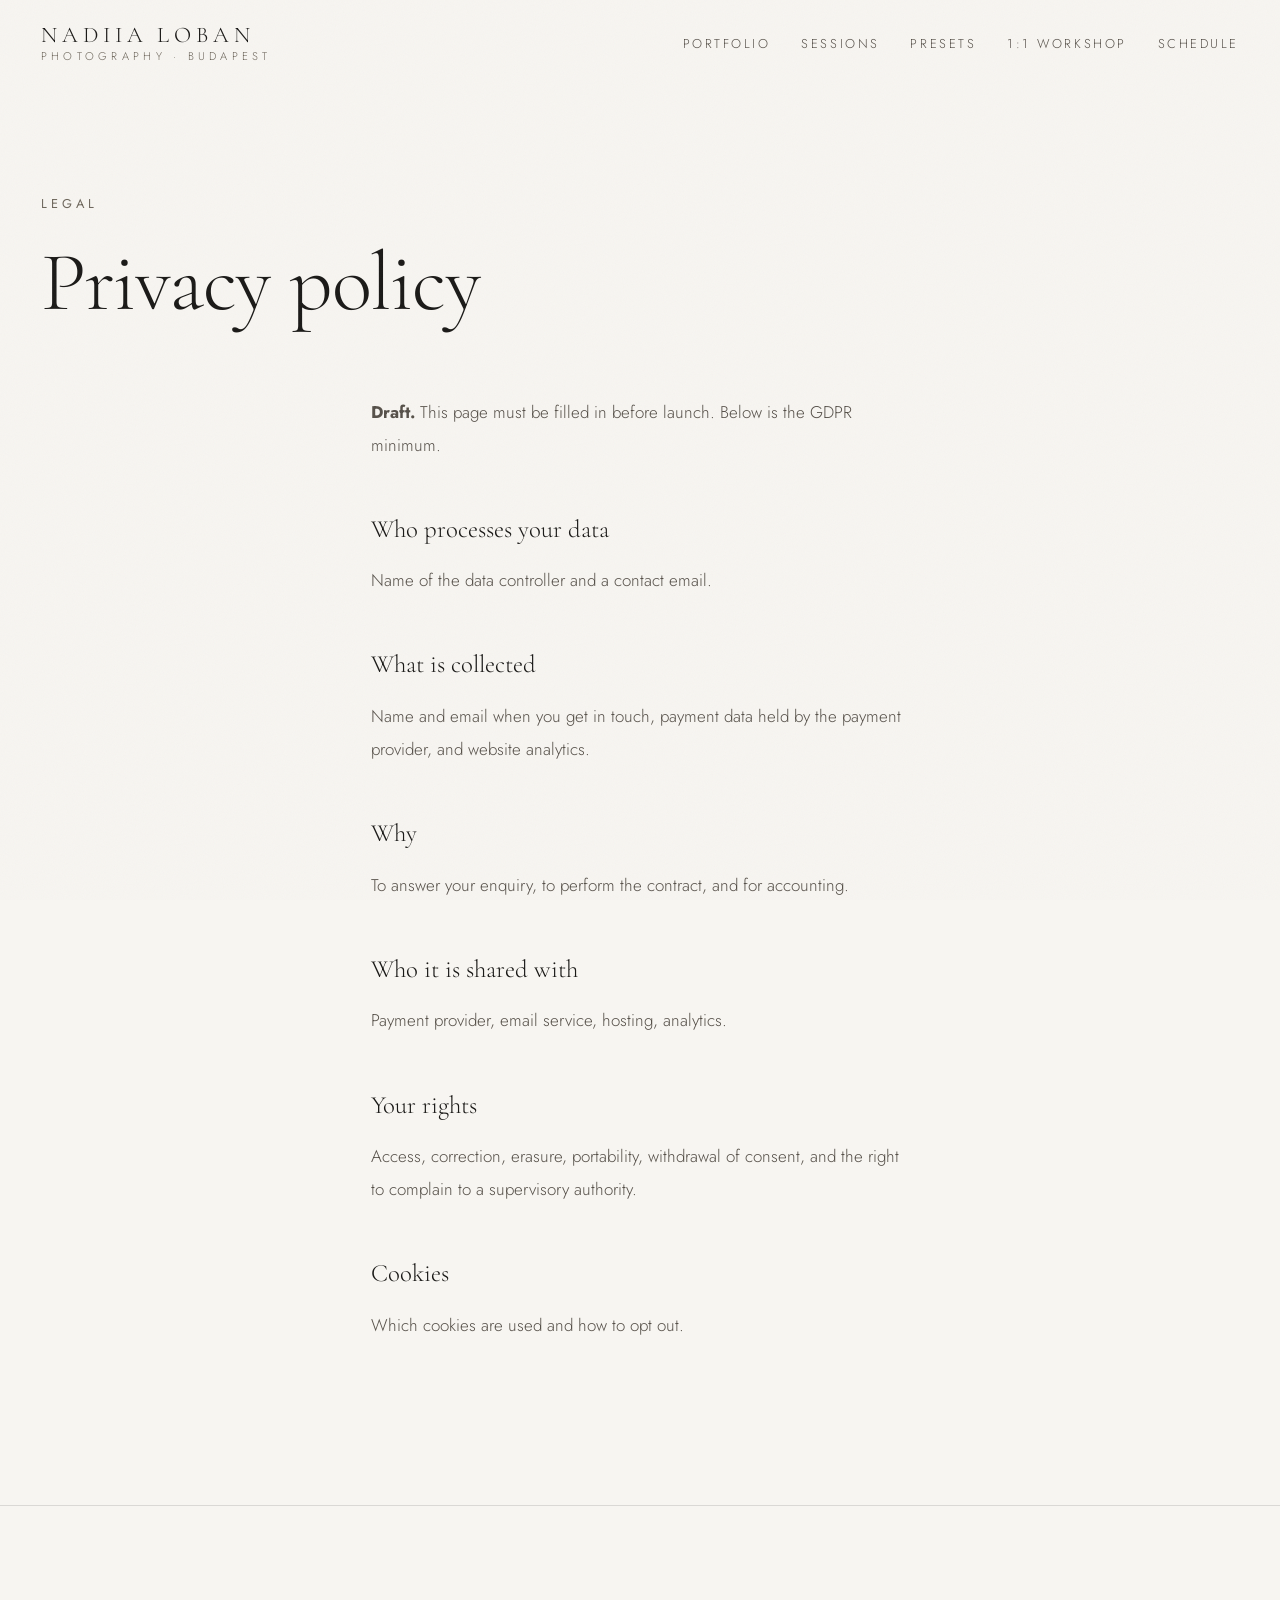
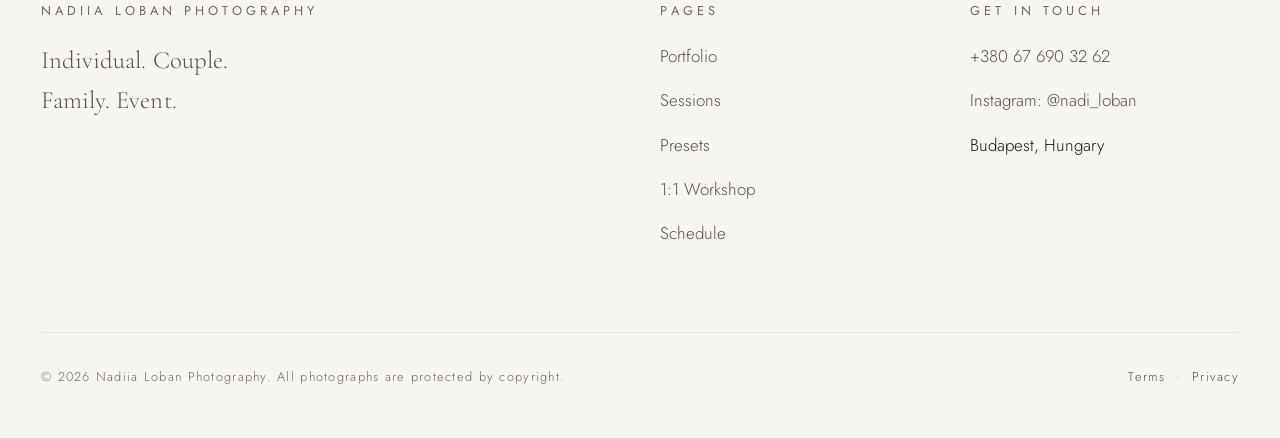
==== commit e9af9d14: "Страница Portfolio со всеми 48 кадрами Нади Надя попросила галерею. Кадры разбиты на Family, Couple " ====
--- a/policy.html
+++ b/policy.html
@@ -21,7 +21,7 @@
 <link rel="preconnect" href="https://fonts.gstatic.com" crossorigin>
 <link href="https://fonts.googleapis.com/css2?family=Cormorant+Garamond:ital,wght@0,300;0,400;1,300;1,400&family=Jost:wght@300;400&display=swap" rel="stylesheet">
 <link rel="icon" href="data:image/svg+xml,%3Csvg xmlns='http://www.w3.org/2000/svg' viewBox='0 0 32 32'%3E%3Crect width='32' height='32' fill='%231A1917'/%3E%3Ctext x='16' y='23' font-family='Georgia,serif' font-size='20' fill='%23F7F5F1' text-anchor='middle'%3EN%3C/text%3E%3C/svg%3E">
-<link rel="stylesheet" href="css/style.css">
+<link rel="stylesheet" href="css/style.css?v=e7452646">
 
 </head>
 <body>
@@ -33,7 +33,7 @@
     <span></span><span></span>
   </button>
   <nav class="nav" id="nav" aria-label="Main navigation">
-    <ul><li><a href="sessions.html">Sessions</a></li><li><a href="presets.html">Presets</a></li><li><a href="workshop.html">1:1 Workshop</a></li><li><a href="schedule.html">Schedule</a></li></ul>
+    <ul><li><a href="portfolio.html">Portfolio</a></li><li><a href="sessions.html">Sessions</a></li><li><a href="presets.html">Presets</a></li><li><a href="workshop.html">1:1 Workshop</a></li><li><a href="schedule.html">Schedule</a></li></ul>
   </nav>
 </header>
 
@@ -77,7 +77,7 @@
       </div>
       <div>
         <p class="label">Pages</p>
-        <ul><li><a href="sessions.html">Sessions</a></li><li><a href="presets.html">Presets</a></li><li><a href="workshop.html">1:1 Workshop</a></li><li><a href="schedule.html">Schedule</a></li></ul>
+        <ul><li><a href="portfolio.html">Portfolio</a></li><li><a href="sessions.html">Sessions</a></li><li><a href="presets.html">Presets</a></li><li><a href="workshop.html">1:1 Workshop</a></li><li><a href="schedule.html">Schedule</a></li></ul>
       </div>
       <div>
         <p class="label">Get in touch</p>
@@ -95,6 +95,6 @@
   </div>
 </footer>
 
-<script src="js/main.js" defer></script>
+<script src="js/main.js?v=33fb9148" defer></script>
 </body>
 </html>
--- a/css/style.css
+++ b/css/style.css
@@ -55,9 +55,10 @@
 a { color: inherit; text-decoration: none; }
 figure { margin: 0; }
 h1, h2, h3 { margin: 0; font-weight: 300; }
-/* длинные русские слова («конфиденциальности») рвали вьюпорт на 375px */
+/* overflow-wrap ловит слово, которое физически не влезает.
+   hyphens: auto убран намеренно: на английском он резал «Budapest»
+   на «Bu-dapest» прямо в главном заголовке. */
 h1, h2, h3, p, li, blockquote { overflow-wrap: break-word; }
-h1, h2 { hyphens: auto; }
 p { margin: 0 0 1.4em; }
 p:last-child { margin-bottom: 0; }
 
@@ -355,7 +356,6 @@
     grid-column: 1 / -1 !important;
     margin-top: 0 !important;
   }
-  .trio > *:nth-child(3) { display: none; }
 }
 
 /* --- pull quote --------------------------------------------------------- */
@@ -401,8 +401,13 @@
   margin-bottom: .5em;
 }
 .prose li::before {
-  content: ""; position: absolute; left: 0; top: .95em;
-  width: .7rem; height: 1px; background: var(--clay);
+  content: "\2713";           /* галочка вместо чёрточки */
+  position: absolute; left: 0; top: 0;
+  /* Jost галочку не содержит, поэтому для глифа свой стек */
+  font-family: "Jost", "Helvetica Neue", "Segoe UI Symbol", Arial, sans-serif;
+  font-size: .95em;
+  line-height: inherit;
+  color: var(--clay);
 }
 
 /* two-column split for inner pages */
@@ -716,3 +721,64 @@
   margin-inline: auto;
   text-wrap: balance;
 }
+
+/* --- зоны нажатия на телефоне ------------------------------------------- */
+/* Ссылки были 17-38px по высоте: попасть пальцем трудно. Минимум 44px
+   набираем вертикальными отступами, внешний вид не меняется. */
+@media (max-width: 860px) {
+  .brand { padding-block: .45rem; }
+  .burger { width: 2.75rem; height: 2.75rem; }
+  .burger span:nth-child(1) { top: 1rem; }
+  .burger span:nth-child(2) { top: 1.7rem; }
+
+  .nav a { padding-block: 1rem; }
+
+  .contacts__lines a {
+    display: inline-block;
+    padding-block: .55rem;
+  }
+  .contacts__lines li { gap: .4rem; }
+
+  .site-foot li { margin-bottom: 0; }
+  .site-foot li a {
+    display: inline-block;
+    padding-block: .75rem;
+  }
+  .foot-bottom { line-height: 1.6; }
+  .foot-bottom a {
+    display: inline-block;
+    padding-block: .85rem;
+  }
+
+  .offer { padding-block: 2rem; }
+  .date-row { padding-block: 1.8rem; }
+}
+
+/* --- portfolio gallery -------------------------------------------------- */
+.g__jump { margin-top: 2.5rem; font-size: var(--step--1); letter-spacing: .22em; text-transform: uppercase; color: var(--ink-faint); }
+.g__jump a { display: inline-block; padding-block: .75rem; color: var(--ink-soft); }
+.g__title { display: flex; align-items: baseline; gap: 1rem; margin-bottom: 2.5rem; }
+.g__title span { color: var(--ink-faint); }
+.g + .g { padding-top: var(--band); }
+
+/* CSS columns give the masonry fall without JS; order reads down each column */
+.g__grid { columns: 3; column-gap: var(--gut); }
+.g__item { display: block; margin-bottom: var(--gut); break-inside: avoid; overflow: hidden; background: var(--paper-deep); }
+.g__item img { width: 100%; height: auto; display: block; transition: transform 1.4s var(--ease); }
+.g__item:hover img { transform: scale(1.03); }
+.g__item:focus-visible { outline: 2px solid var(--ink); outline-offset: 3px; }
+@media (max-width: 900px) { .g__grid { columns: 2; } }
+
+.lb { width: 100vw; height: 100vh; max-width: none; max-height: none; margin: 0; padding: 0; border: 0; background: rgba(20, 19, 17, .96); }
+.lb::backdrop { background: rgba(20, 19, 17, .96); }
+.lb[open] { display: flex; align-items: center; justify-content: center; }
+.lb img { max-width: calc(100vw - 8rem); max-height: calc(100vh - 4rem); width: auto; height: auto; object-fit: contain; }
+.lb__btn { position: absolute; width: 3rem; height: 3rem; border: 0; background: none; color: #F7F5F1; font-size: 2.4rem; line-height: 1; cursor: pointer; opacity: .75; }
+.lb__btn:hover, .lb__btn:focus-visible { opacity: 1; }
+.lb__prev { left: 1rem; top: 50%; transform: translateY(-50%); }
+.lb__next { right: 1rem; top: 50%; transform: translateY(-50%); }
+.lb__close { right: 1rem; top: 1rem; }
+@media (max-width: 760px) {
+  .lb img { max-width: 100vw; max-height: calc(100vh - 7rem); }
+  .lb__prev, .lb__next { top: auto; bottom: 1rem; transform: none; }
+}
